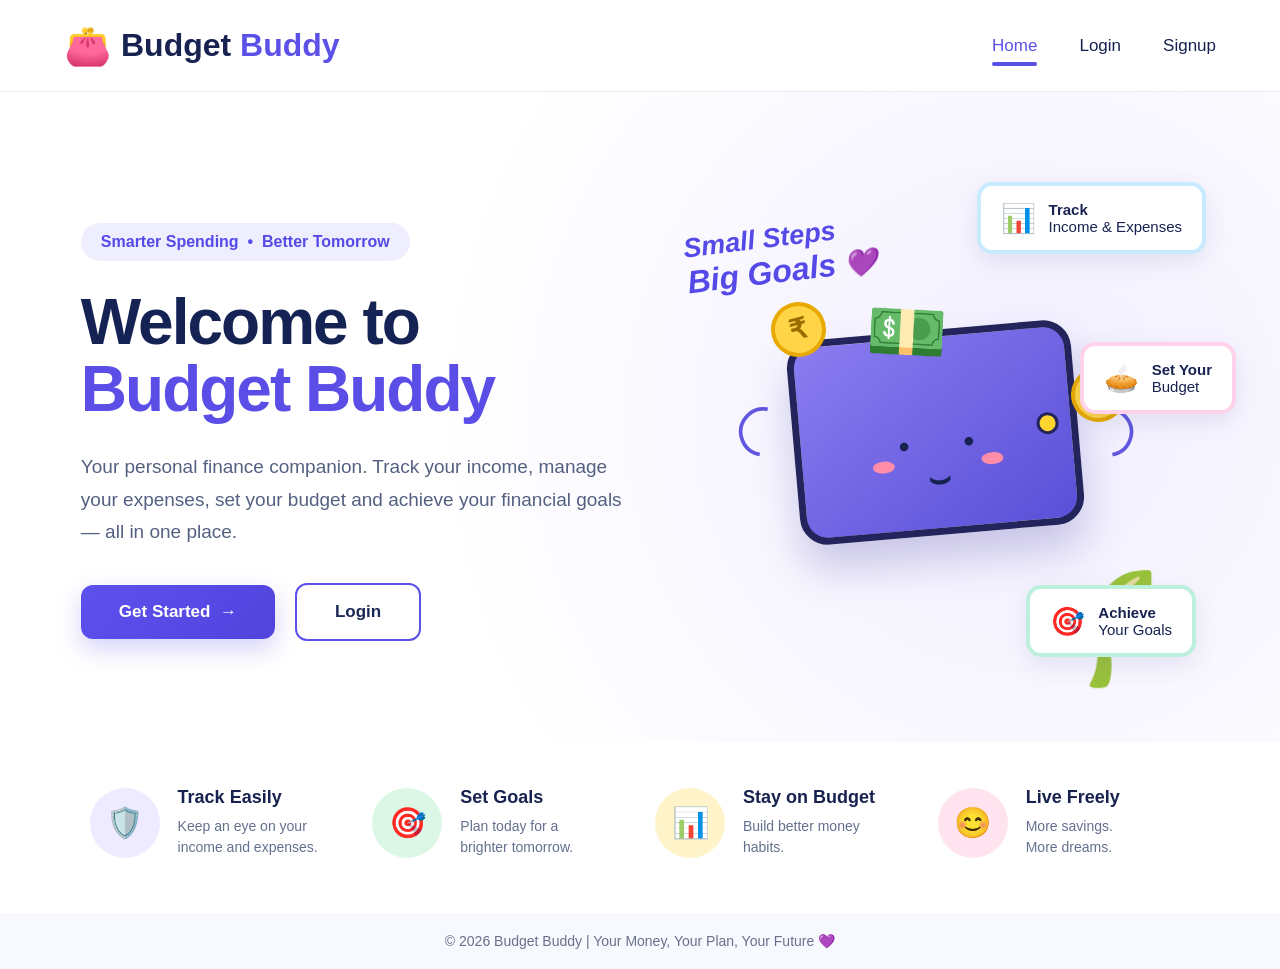
==== index.html @ 2b827e6d "first commit" ====
<!DOCTYPE html>
<html lang="en">

<head>
    <meta charset="UTF-8">
    <meta name="viewport" content="width=device-width, initial-scale=1.0">

    <title>Budget Buddy | Smarter Spending</title>

    <link rel="stylesheet" href="style.css">
</head>

<body>

    <!-- Navigation Bar -->

    <header class="navbar">

        <div class="logo">
            <span class="logo-icon">👛</span>
            <span>Budget <strong>Buddy</strong></span>
        </div>

        <nav>
            <a href="index.html" class="active">Home</a>
            <a href="login.html">Login</a>
            <a href="signup.html">Signup</a>
        </nav>

    </header>


    <!-- Hero Section -->

    <main class="hero">

        <!-- Left Side -->

        <section class="hero-content">

            <div class="tagline">
                Smarter Spending&nbsp; • &nbsp;Better Tomorrow
            </div>

            <h1>
                Welcome to<br>
                <span>Budget Buddy</span>
            </h1>

            <p>
                Your personal finance companion. Track your income,
                manage your expenses, set your budget and achieve
                your financial goals — all in one place.
            </p>

            <div class="hero-buttons">

                <a href="signup.html" class="primary-btn">
                    Get Started&nbsp; →
                </a>

                <a href="login.html" class="secondary-btn">
                    Login
                </a>

            </div>

        </section>


        <!-- Right Side -->

        <section class="hero-visual">

            <div class="floating-note note-one">
                <span>📊</span>
                <div>
                    <strong>Track</strong>
                    <br>
                    Income & Expenses
                </div>
            </div>


            <div class="floating-note note-two">
                <span>🥧</span>
                <div>
                    <strong>Set Your</strong>
                    <br>
                    Budget
                </div>
            </div>


            <div class="floating-note note-three">
                <span>🎯</span>
                <div>
                    <strong>Achieve</strong>
                    <br>
                    Your Goals
                </div>
            </div>


            <!-- Main Buddy -->

            <div class="buddy-area">

                <div class="money money-one">₹</div>
                <div class="money money-two">₹</div>

                <div class="buddy-wallet">

                    <div class="wallet-money">
                        💵
                    </div>

                    <div class="wallet-face">
                        <span class="eye left-eye">•</span>
                        <span class="eye right-eye">•</span>

                        <span class="cheek left-cheek"></span>
                        <span class="cheek right-cheek"></span>

                        <div class="smile">⌣</div>
                    </div>

                    <div class="wallet-button"></div>

                </div>

                <div class="buddy-hand left-hand">◡</div>
                <div class="buddy-hand right-hand">◡</div>

            </div>


            <div class="plant">
                🌱
            </div>


            <div class="goal-message">
                Small Steps<br>
                <strong>Big Goals</strong> 💜
            </div>

        </section>

    </main>


    <!-- Features -->

    <section class="features">

        <div class="feature-card">

            <div class="feature-icon blue">
                🛡️
            </div>

            <div>
                <h3>Track Easily</h3>

                <p>
                    Keep an eye on your<br>
                    income and expenses.
                </p>
            </div>

        </div>


        <div class="feature-card">

            <div class="feature-icon green">
                🎯
            </div>

            <div>
                <h3>Set Goals</h3>

                <p>
                    Plan today for a<br>
                    brighter tomorrow.
                </p>
            </div>

        </div>


        <div class="feature-card">

            <div class="feature-icon yellow">
                📊
            </div>

            <div>
                <h3>Stay on Budget</h3>

                <p>
                    Build better money<br>
                    habits.
                </p>
            </div>

        </div>


        <div class="feature-card">

            <div class="feature-icon pink">
                😊
            </div>

            <div>
                <h3>Live Freely</h3>

                <p>
                    More savings.<br>
                    More dreams.
                </p>
            </div>

        </div>

    </section>


    <!-- Footer -->

    <footer>

        <p>
            © 2026 Budget Buddy | Your Money, Your Plan, Your Future 💜
        </p>

    </footer>


</body>

</html>
---- style.css ----
/* =========================================
   BUDGET BUDDY - COMPLETE PURPLE THEME
========================================= */

* {
    margin: 0;
    padding: 0;
    box-sizing: border-box;
}

:root {
    --purple: #5b50e8;
    --dark-purple: #30266f;
    --light-purple: #f1efff;
    --lavender: #e9e5ff;

    --pink: #ffe5f0;
    --green: #ddf7e7;
    --blue: #e1f3ff;
    --yellow: #fff1c9;

    --text: #172250;
    --muted: #68718e;
    --white: #ffffff;
}

body {
    font-family: "Segoe UI", Arial, sans-serif;
    color: var(--text);
    background: #ffffff;
}

a {
    color: inherit;
}


/* =========================================
   HOME PAGE - NAVIGATION
========================================= */

.navbar {
    height: 92px;

    display: flex;
    justify-content: space-between;
    align-items: center;

    padding: 0 5%;

    background: white;
    border-bottom: 1px solid #eeeeee;
}

.logo {
    display: flex;
    align-items: center;
    gap: 10px;

    font-size: 32px;
    font-weight: 700;
}

.logo strong {
    color: var(--purple);
}

.logo-icon {
    font-size: 38px;
}

.navbar nav {
    display: flex;
    gap: 42px;
}

.navbar nav a {
    position: relative;

    text-decoration: none;

    font-size: 17px;
    font-weight: 500;

    color: var(--text);

    padding: 10px 0;
}

.navbar nav a:hover {
    color: var(--purple);
}

.navbar nav a.active {
    color: var(--purple);
}

.navbar nav a.active::after {
    content: "";

    position: absolute;

    left: 0;
    right: 0;
    bottom: 0;

    height: 4px;

    border-radius: 10px;

    background: var(--purple);
}


/* =========================================
   HOME PAGE - HERO
========================================= */

.hero {
    min-height: 650px;

    display: grid;

    grid-template-columns: 1fr 1fr;

    align-items: center;

    gap: 30px;

    padding: 60px 5% 30px;

    background:
        radial-gradient(
            circle at 80% 50%,
            #f1efff 0%,
            #ffffff 55%
        );

    overflow: hidden;
}

.hero-content {
    max-width: 650px;
    padding-left: 3%;
}

.tagline {
    display: inline-block;

    padding: 10px 20px;
    margin-bottom: 28px;

    border-radius: 30px;

    background: #eeeeff;

    color: #5549e8;

    font-size: 16px;
    font-weight: 600;
}

.hero h1 {
    font-size: clamp(48px, 5vw, 70px);

    line-height: 1.05;

    letter-spacing: -2px;

    color: #142354;

    margin-bottom: 28px;
}

.hero h1 span {
    color: #5a4ee7;
}

.hero-content p {
    max-width: 590px;

    font-size: 19px;
    line-height: 1.7;

    color: #536080;

    margin-bottom: 35px;
}


/* =========================================
   HOME PAGE - BUTTONS
========================================= */

.hero-buttons {
    display: flex;

    align-items: center;

    gap: 20px;
}

.primary-btn,
.secondary-btn {
    text-decoration: none;

    padding: 17px 38px;

    border-radius: 12px;

    font-size: 17px;
    font-weight: 700;

    transition: 0.3s;
}

.primary-btn {
    color: white;

    background:
        linear-gradient(
            135deg,
            #5d50ed,
            #5144dd
        );

    box-shadow:
        0 10px 25px rgba(86, 74, 225, 0.25);
}

.primary-btn:hover {
    transform: translateY(-3px);

    box-shadow:
        0 15px 30px rgba(86, 74, 225, 0.35);
}

.secondary-btn {
    color: #1c2854;

    background: white;

    border: 2px solid #5b50e8;
}

.secondary-btn:hover {
    background: #f2f0ff;

    transform: translateY(-3px);
}


/* =========================================
   HOME PAGE - VISUAL
========================================= */

.hero-visual {
    min-height: 540px;

    position: relative;

    display: flex;

    justify-content: center;
    align-items: center;
}

.buddy-area {
    position: relative;

    width: 390px;
    height: 360px;

    display: flex;

    justify-content: center;
    align-items: center;
}


/* Wallet */

.buddy-wallet {
    position: relative;

    width: 285px;
    height: 205px;

    border-radius: 28px;

    background:
        linear-gradient(
            145deg,
            #8b7cf0,
            #5950d8
        );

    border: 7px solid #24245c;

    box-shadow:
        0 25px 40px rgba(71, 63, 160, 0.25);

    transform: rotate(-5deg);

    z-index: 3;
}

.wallet-money {
    position: absolute;

    top: -45px;
    left: 75px;

    font-size: 65px;

    transform: rotate(8deg);

    z-index: -1;
}

.wallet-face {
    position: absolute;

    left: 0;
    right: 0;

    top: 90px;

    text-align: center;
}

.eye {
    display: inline-block;

    font-size: 30px;
    font-weight: bold;

    margin: 0 25px;
}

.cheek {
    position: absolute;

    width: 22px;
    height: 12px;

    border-radius: 50%;

    background: #ff8ca8;

    top: 30px;
}

.left-cheek {
    left: 70px;
}

.right-cheek {
    right: 70px;
}

.smile {
    margin-top: -3px;

    font-size: 35px;
    font-weight: bold;
}

.wallet-button {
    position: absolute;

    right: 12px;
    top: 85px;

    width: 22px;
    height: 22px;

    border-radius: 50%;

    background: #ffd42e;

    border: 3px solid #24245c;
}


/* Wallet hands */

.buddy-hand {
    position: absolute;

    font-size: 65px;

    color: #6258df;

    z-index: 2;
}

.left-hand {
    left: 0;
    transform: rotate(100deg);
}

.right-hand {
    right: 0;
    transform: rotate(-100deg);
}


/* Floating money */

.money {
    position: absolute;

    width: 55px;
    height: 55px;

    display: flex;

    justify-content: center;
    align-items: center;

    border-radius: 50%;

    background: #ffd447;

    border: 4px solid #e8a900;

    color: #9a6b00;

    font-size: 28px;
    font-weight: bold;

    z-index: 5;
}

.money-one {
    top: 50px;
    left: 30px;

    transform: rotate(-15deg);
}

.money-two {
    top: 115px;
    right: 5px;

    transform: rotate(15deg);
}


/* Floating notes */

.floating-note {
    position: absolute;

    display: flex;
    align-items: center;

    gap: 13px;

    padding: 15px 20px;

    background: white;

    border-radius: 15px;

    box-shadow:
        0 8px 25px rgba(70, 70, 130, 0.12);

    font-size: 15px;

    z-index: 10;
}

.floating-note span {
    font-size: 28px;
}

.floating-note strong {
    color: #172250;
}

.note-one {
    top: 20px;
    right: 10px;

    border: 4px solid #c7eaff;
}

.note-two {
    top: 180px;
    right: -20px;

    border: 4px solid #ffd2ea;
}

.note-three {
    bottom: 45px;
    right: 20px;

    border: 4px solid #bcefdc;
}


/* Goal message */

.goal-message {
    position: absolute;

    top: 60px;
    left: 30px;

    color: #5549e8;

    font-size: 27px;

    font-weight: 600;
    font-style: italic;

    transform: rotate(-7deg);

    z-index: 10;
}

.goal-message strong {
    font-size: 32px;
}


/* Plant */

.plant {
    position: absolute;

    bottom: 10px;
    right: 55px;

    font-size: 110px;

    z-index: 4;
}


/* =========================================
   HOME PAGE - FEATURES
========================================= */

.features {
    display: grid;

    grid-template-columns:
        repeat(4, 1fr);

    gap: 30px;

    padding: 45px 7% 55px;

    background: #ffffff;
}

.feature-card {
    display: flex;

    align-items: center;

    gap: 18px;
}

.feature-icon {
    min-width: 70px;
    height: 70px;

    display: flex;

    justify-content: center;
    align-items: center;

    border-radius: 50%;

    font-size: 30px;
}

.feature-icon.blue {
    background: #eeeaff;
}

.feature-icon.green {
    background: #dcf7e5;
}

.feature-icon.yellow {
    background: #fff3ca;
}

.feature-icon.pink {
    background: #ffe4ef;
}

.feature-card h3 {
    margin-bottom: 8px;

    color: #172250;

    font-size: 18px;
}

.feature-card p {
    color: #64708e;

    line-height: 1.5;

    font-size: 14px;
}


/* =========================================
   HOME FOOTER
========================================= */

footer {
    padding: 20px;

    text-align: center;

    background: #f8f8ff;

    color: #68718b;

    font-size: 14px;
}


/* =========================================
   LOGIN + SIGNUP PAGES
========================================= */

.purple-page {
    min-height: 100vh;

    background:
        radial-gradient(
            circle at 15% 20%,
            #e8e3ff,
            transparent 30%
        ),
        radial-gradient(
            circle at 90% 80%,
            #f2e8ff,
            transparent 30%
        ),
        #faf9ff;
}

.auth-page {
    min-height: 100vh;

    display: grid;

    grid-template-columns: 1fr 1fr;

    align-items: center;

    gap: 60px;

    padding: 50px 8%;
}

.auth-welcome {
    position: relative;

    padding: 40px;

    max-width: 600px;
}

.auth-brand {
    font-size: 30px;

    font-weight: 700;

    margin-bottom: 70px;
}

.auth-brand strong {
    color: var(--purple);
}

.auth-decoration {
    position: absolute;

    top: 20px;
    right: 50px;

    width: 80px;
    height: 80px;

    display: flex;

    align-items: center;
    justify-content: center;

    border-radius: 50%;

    background: #e8e3ff;

    font-size: 35px;
}

.auth-welcome h1 {
    font-size: clamp(45px, 5vw, 68px);

    line-height: 1.05;

    margin-bottom: 25px;

    color: var(--dark-purple);
}

.auth-welcome h1 span {
    color: var(--purple);
}

.auth-welcome > p {
    max-width: 500px;

    color: var(--muted);

    font-size: 18px;

    line-height: 1.7;

    margin-bottom: 30px;
}

.auth-points {
    display: flex;

    flex-direction: column;

    gap: 15px;

    color: var(--dark-purple);

    font-weight: 600;
}

.auth-points div {
    padding: 12px 18px;

    width: fit-content;

    border-radius: 30px;

    background: white;

    box-shadow:
        0 6px 20px rgba(70, 50, 150, 0.08);
}


/* Login decoration */

.login-illustration {
    width: 110px;
    height: 110px;

    display: flex;

    align-items: center;
    justify-content: center;

    margin-bottom: 25px;

    border-radius: 35px;

    background: #e8e3ff;

    font-size: 60px;

    transform: rotate(-5deg);
}

.quote-box {
    max-width: 470px;

    padding: 22px;

    border-radius: 18px;

    background: white;

    color: #626b88;

    line-height: 1.6;

    box-shadow:
        0 10px 30px rgba(60, 45, 130, 0.08);
}

.quote-box span {
    color: var(--purple);

    font-size: 30px;
}


/* =========================================
   AUTH CARD
========================================= */

.auth-card {
    width: 100%;
    max-width: 480px;

    padding: 45px;

    background: white;

    border-radius: 28px;

    box-shadow:
        0 20px 60px rgba(65, 45, 145, 0.13);

    justify-self: center;
}

.auth-icon {
    width: 65px;
    height: 65px;

    display: flex;

    justify-content: center;
    align-items: center;

    border-radius: 20px;

    background: var(--light-purple);

    font-size: 30px;

    margin-bottom: 20px;
}

.auth-card h2 {
    font-size: 32px;

    color: var(--dark-purple);

    margin-bottom: 8px;
}

.auth-subtitle {
    color: var(--muted);

    margin-bottom: 30px;

    line-height: 1.5;
}

.auth-card form {
    display: flex;

    flex-direction: column;

    gap: 9px;
}

.auth-card label {
    font-size: 14px;

    font-weight: 700;

    color: #454d70;

    margin-top: 8px;
}

.auth-card input,
.auth-card select {
    width: 100%;

    padding: 14px 16px;

    border: 1px solid #dedced;

    border-radius: 12px;

    outline: none;

    font-size: 15px;

    background: #fcfbff;

    transition: 0.2s;
}

.auth-card input:focus {
    border-color: var(--purple);

    box-shadow:
        0 0 0 4px #eeebff;
}

.auth-button {
    margin-top: 15px;

    padding: 15px;

    border: none;

    border-radius: 12px;

    background:
        linear-gradient(
            135deg,
            #6255ed,
            #4c40d4
        );

    color: white;

    font-size: 16px;

    font-weight: 700;

    cursor: pointer;

    transition: 0.3s;
}

.auth-button:hover {
    transform: translateY(-2px);

    box-shadow:
        0 10px 25px rgba(86, 74, 225, 0.25);
}

.message {
    margin-top: 15px;

    text-align: center;

    color: var(--purple);

    font-weight: 600;
}

.switch-auth {
    margin-top: 25px;

    text-align: center;

    color: var(--muted);

    font-size: 14px;
}

.switch-auth a {
    color: var(--purple);

    font-weight: 700;

    text-decoration: none;
}

.admin-login-box {
    margin-top: 25px;

    padding: 15px;

    border-radius: 14px;

    background: #f5f2ff;

    border: 1px dashed #b8afff;

    font-size: 13px;

    color: #5d5a79;
}

.admin-login-box strong {
    color: var(--dark-purple);

    display: block;

    margin-bottom: 7px;
}

.admin-login-box p {
    margin: 3px 0;
}


/* =========================================
   DASHBOARD
========================================= */

.dashboard-page {
    min-height: 100vh;

    display: flex;

    background: #f8f7ff;
}


/* =========================================
   SIDEBAR
========================================= */

.sidebar {
    width: 265px;

    min-height: 100vh;

    position: fixed;

    left: 0;
    top: 0;

    display: flex;

    flex-direction: column;

    padding: 30px 20px;

    background:
        linear-gradient(
            180deg,
            #30266f,
            #493e99
        );

    color: white;
}

.sidebar-logo {
    display: flex;

    align-items: center;

    gap: 9px;

    font-size: 24px;

    font-weight: 700;

    padding: 0 12px;

    margin-bottom: 55px;
}

.sidebar-logo strong {
    color: #c9c2ff;
}

.side-nav {
    display: flex;

    flex-direction: column;

    gap: 10px;
}

.side-link {
    display: block;

    padding: 14px 16px;

    border-radius: 12px;

    text-decoration: none;

    color: #e7e3ff;

    font-size: 15px;

    transition: 0.2s;
}

.side-link:hover,
.side-link.active {
    background: rgba(255,255,255,0.15);

    color: white;
}

.sidebar-bottom {
    margin-top: auto;
}

.side-tip {
    padding: 18px;

    border-radius: 16px;

    background: rgba(255,255,255,0.1);

    margin-bottom: 20px;

    font-size: 14px;
}

.side-tip p {
    color: #d8d4f5;

    line-height: 1.5;

    margin-top: 7px;
}

.side-logout {
    width: 100%;

    padding: 13px;

    border: 1px solid rgba(255,255,255,0.25);

    border-radius: 12px;

    background: rgba(255,255,255,0.08);

    color: white;

    cursor: pointer;

    font-size: 14px;
}

.admin-badge {
    margin: -30px 10px 30px;

    padding: 8px;

    border-radius: 20px;

    text-align: center;

    font-size: 11px;

    font-weight: 700;

    letter-spacing: 1px;

    background: rgba(255,255,255,0.13);

    color: #ddd8ff;
}


/* =========================================
   DASHBOARD MAIN
========================================= */

.dashboard-main {
    width: calc(100% - 265px);

    margin-left: 265px;

    padding: 40px 5%;
}

.dashboard-top {
    display: flex;

    justify-content: space-between;

    align-items: center;

    margin-bottom: 35px;
}

.small-heading {
    color: var(--purple);

    font-size: 12px;

    font-weight: 800;

    letter-spacing: 2px;

    margin-bottom: 7px;
}

.dashboard-top h1 {
    font-size: 32px;

    color: var(--dark-purple);

    margin-bottom: 7px;
}

.dashboard-top h1 span {
    color: var(--purple);
}

.dashboard-top p {
    color: var(--muted);
}

.profile-circle {
    width: 60px;
    height: 60px;

    display: flex;

    align-items: center;
    justify-content: center;

    border-radius: 50%;

    background: var(--lavender);

    font-size: 28px;

    border: 4px solid white;

    box-shadow:
        0 5px 20px rgba(80, 60, 160, 0.12);
}

.admin-profile {
    background: #fff1c9;
}


/* =========================================
   DASHBOARD CARDS
========================================= */

.dashboard-cards {
    display: grid;

    grid-template-columns:
        repeat(4, 1fr);

    gap: 18px;

    margin-bottom: 25px;
}

.dashboard-card {
    padding: 23px;

    border-radius: 20px;

    border: 1px solid rgba(80,70,150,0.08);

    box-shadow:
        0 7px 25px rgba(70,60,130,0.06);
}

.purple-card {
    background: #eeeaff;
}

.green-card {
    background: #e4f9eb;
}

.pink-card {
    background: #ffe9f1;
}

.blue-card {
    background: #e4f4ff;
}

.card-top {
    display: flex;

    justify-content: space-between;

    align-items: center;

    color: #5e6580;

    font-size: 14px;

    font-weight: 600;
}

.card-icon {
    width: 38px;
    height: 38px;

    display: flex;

    align-items: center;
    justify-content: center;

    border-radius: 12px;

    background: rgba(255,255,255,0.65);

    font-size: 19px;
}

.dashboard-card h2 {
    margin: 18px 0 5px;

    font-size: 29px;

    color: var(--dark-purple);
}

.dashboard-card p {
    color: #737a94;

    font-size: 13px;
}


/* =========================================
   DASHBOARD SECTIONS
========================================= */

.dashboard-section {
    padding: 28px;

    margin-bottom: 25px;

    border-radius: 22px;

    background: white;

    box-shadow:
        0 7px 25px rgba(70,60,130,0.06);
}

.section-heading {
    display: flex;

    justify-content: space-between;

    align-items: center;

    margin-bottom: 25px;
}

.section-label {
    color: var(--purple);

    font-size: 11px;

    font-weight: 800;

    letter-spacing: 1.5px;
}

.section-heading h2 {
    margin-top: 5px;

    color: var(--dark-purple);

    font-size: 23px;
}

.section-heading p {
    margin-top: 5px;

    color: var(--muted);

    font-size: 14px;
}

.section-emoji {
    width: 60px;
    height: 60px;

    display: flex;

    align-items: center;
    justify-content: center;

    border-radius: 18px;

    background: var(--light-purple);

    font-size: 28px;
}


/* =========================================
   DASHBOARD FORMS
========================================= */

.budget-form {
    display: flex;

    gap: 15px;
}

.budget-form input {
    flex: 1;

    padding: 15px;

    border: 1px solid #ddd9ef;

    border-radius: 12px;

    outline: none;

    font-size: 15px;
}

.transaction-form {
    display: grid;

    grid-template-columns:
        repeat(2, 1fr);

    gap: 20px;
}

.form-field {
    display: flex;

    flex-direction: column;

    gap: 7px;
}

.form-field label {
    font-size: 13px;

    font-weight: 700;

    color: #555c78;
}

.form-field input,
.form-field select {
    padding: 14px;

    border: 1px solid #ddd9ef;

    border-radius: 11px;

    background: #fcfbff;

    outline: none;

    font-size: 14px;
}

.form-field input:focus,
.form-field select:focus,
.budget-form input:focus {
    border-color: var(--purple);

    box-shadow:
        0 0 0 3px #eeebff;
}

.purple-button {
    padding: 14px 24px;

    border: none;

    border-radius: 11px;

    background:
        linear-gradient(
            135deg,
            #6255ed,
            #4c40d4
        );

    color: white;

    font-size: 14px;

    font-weight: 700;

    cursor: pointer;

    transition: 0.2s;
}

.purple-button:hover {
    transform: translateY(-2px);

    box-shadow:
        0 8px 20px rgba(80,70,220,0.25);
}

.transaction-button {
    width: fit-content;

    align-self: end;
}


/* =========================================
   TABLE
========================================= */

.table-container {
    overflow-x: auto;
}

table {
    width: 100%;

    border-collapse: collapse;
}

th {
    padding: 15px;

    text-align: left;

    background: #f5f3ff;

    color: #514a7a;

    font-size: 13px;
}

td {
    padding: 16px 15px;

    border-bottom: 1px solid #eeeeF5;

    color: #5f6680;

    font-size: 14px;
}

tr:hover td {
    background: #faf9ff;
}


/* =========================================
   DASHBOARD FOOTER
========================================= */

.dashboard-footer {
    text-align: center;

    padding: 20px;

    color: #858ba1;

    font-size: 13px;
}


/* =========================================
   RESPONSIVE DESIGN
========================================= */

@media (max-width: 1100px) {

    .dashboard-cards {
        grid-template-columns:
            repeat(2, 1fr);
    }

    .auth-page {
        gap: 20px;

        padding: 40px;
    }
}


@media (max-width: 850px) {

    .hero {
        grid-template-columns: 1fr;

        text-align: center;
    }

    .hero-content {
        margin: auto;

        padding: 0;
    }

    .hero-content p {
        margin-left: auto;
        margin-right: auto;
    }

    .hero-buttons {
        justify-content: center;
    }

    .features {
        grid-template-columns:
            repeat(2, 1fr);
    }

    .auth-page {
        grid-template-columns: 1fr;

        padding: 30px 20px;
    }

    .auth-welcome {
        text-align: center;

        margin: auto;
    }

    .auth-brand {
        margin-bottom: 30px;
    }

    .auth-decoration {
        display: none;
    }

    .auth-points {
        align-items: center;
    }

    .auth-card {
        margin: auto;
    }

    .sidebar {
        width: 75px;

        padding: 25px 10px;
    }

    .sidebar-logo span,
    .side-link,
    .side-tip,
    .side-logout,
    .admin-badge {
        font-size: 0;
    }

    .sidebar-logo {
        justify-content: center;
    }

    .dashboard-main {
        width: calc(100% - 75px);

        margin-left: 75px;

        padding: 30px 20px;
    }
}


@media (max-width: 600px) {

    .navbar {
        height: auto;

        padding: 20px;

        flex-direction: column;

        gap: 18px;
    }

    .navbar nav {
        gap: 25px;
    }

    .logo {
        font-size: 27px;
    }

    .hero {
        padding: 45px 20px;
    }

    .hero h1 {
        font-size: 45px;
    }

    .hero-buttons {
        flex-direction: column;
    }

    .hero-visual {
        transform: scale(0.8);

        margin-left: -30px;
        margin-right: -30px;
    }

    .features {
        grid-template-columns: 1fr;
    }

    .dashboard-cards {
        grid-template-columns: 1fr;
    }

    .transaction-form {
        grid-template-columns: 1fr;
    }

    .budget-form {
        flex-direction: column;
    }

    .dashboard-top h1 {
        font-size: 25px;
    }

    .dashboard-section {
        padding: 20px;
    }

    .section-heading {
        align-items: flex-start;
    }

    .auth-card {
        padding: 30px 22px;
    }
}
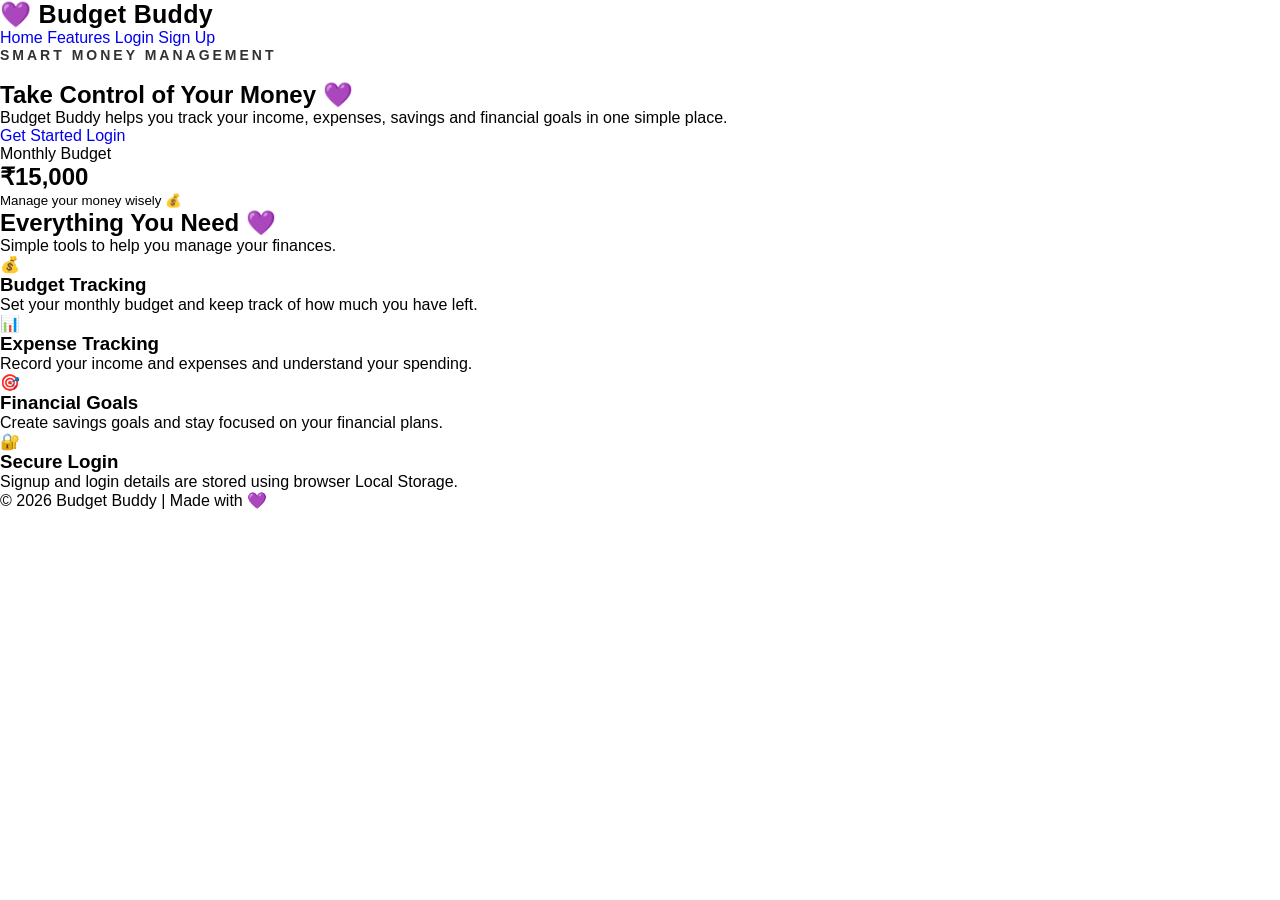
==== commit fc6b3d6a: "Update files with recent changes" ====
--- a/index.html
+++ b/index.html
@@ -5,221 +5,136 @@
     <meta charset="UTF-8">
     <meta name="viewport" content="width=device-width, initial-scale=1.0">
 
-    <title>Budget Buddy | Smarter Spending</title>
+    <title>Budget Buddy</title>
 
     <link rel="stylesheet" href="style.css">
 </head>
 
 <body>
 
-    <!-- Navigation Bar -->
-
-    <header class="navbar">
+    <!-- NAVBAR -->
+    <nav class="navbar">
 
         <div class="logo">
-            <span class="logo-icon">👛</span>
-            <span>Budget <strong>Buddy</strong></span>
+            💜 Budget Buddy
         </div>
 
-        <nav>
-            <a href="index.html" class="active">Home</a>
+        <div class="nav-links">
+            <a href="index.html">Home</a>
+            <a href="#features">Features</a>
             <a href="login.html">Login</a>
-            <a href="signup.html">Signup</a>
-        </nav>
+            <a href="signup.html" class="nav-button">Sign Up</a>
+        </div>
 
-    </header>
+    </nav>
 
 
-    <!-- Hero Section -->
+    <!-- HERO SECTION -->
+    <section class="hero">
 
-    <main class="hero">
+        <div class="hero-content">
 
-        <!-- Left Side -->
-
-        <section class="hero-content">
-
-            <div class="tagline">
-                Smarter Spending&nbsp; • &nbsp;Better Tomorrow
-            </div>
+            <p class="small-heading">
+                SMART MONEY MANAGEMENT
+            </p>
 
             <h1>
-                Welcome to<br>
-                <span>Budget Buddy</span>
+                Take Control of Your
+                <span>Money 💜</span>
             </h1>
 
             <p>
-                Your personal finance companion. Track your income,
-                manage your expenses, set your budget and achieve
-                your financial goals — all in one place.
+                Budget Buddy helps you track your income,
+                expenses, savings and financial goals
+                in one simple place.
             </p>
 
             <div class="hero-buttons">
 
-                <a href="signup.html" class="primary-btn">
-                    Get Started&nbsp; →
+                <a href="signup.html" class="primary-button">
+                    Get Started
                 </a>
 
-                <a href="login.html" class="secondary-btn">
+                <a href="login.html" class="secondary-button">
                     Login
                 </a>
 
             </div>
 
-        </section>
+        </div>
 
 
-        <!-- Right Side -->
+        <div class="hero-card">
 
-        <section class="hero-visual">
+            <div class="floating-card">
 
-            <div class="floating-note note-one">
-                <span>📊</span>
-                <div>
-                    <strong>Track</strong>
-                    <br>
-                    Income & Expenses
-                </div>
-            </div>
+                <span>Monthly Budget</span>
 
+                <h2>₹15,000</h2>
 
-            <div class="floating-note note-two">
-                <span>🥧</span>
-                <div>
-                    <strong>Set Your</strong>
-                    <br>
-                    Budget
-                </div>
-            </div>
-
-
-            <div class="floating-note note-three">
-                <span>🎯</span>
-                <div>
-                    <strong>Achieve</strong>
-                    <br>
-                    Your Goals
-                </div>
-            </div>
-
-
-            <!-- Main Buddy -->
-
-            <div class="buddy-area">
-
-                <div class="money money-one">₹</div>
-                <div class="money money-two">₹</div>
-
-                <div class="buddy-wallet">
-
-                    <div class="wallet-money">
-                        💵
-                    </div>
-
-                    <div class="wallet-face">
-                        <span class="eye left-eye">•</span>
-                        <span class="eye right-eye">•</span>
-
-                        <span class="cheek left-cheek"></span>
-                        <span class="cheek right-cheek"></span>
-
-                        <div class="smile">⌣</div>
-                    </div>
-
-                    <div class="wallet-button"></div>
-
+                <div class="progress-bar">
+                    <div class="progress"></div>
                 </div>
 
-                <div class="buddy-hand left-hand">◡</div>
-                <div class="buddy-hand right-hand">◡</div>
+                <small>
+                    Manage your money wisely 💰
+                </small>
 
-            </div>
-
-
-            <div class="plant">
-                🌱
-            </div>
-
-
-            <div class="goal-message">
-                Small Steps<br>
-                <strong>Big Goals</strong> 💜
-            </div>
-
-        </section>
-
-    </main>
-
-
-    <!-- Features -->
-
-    <section class="features">
-
-        <div class="feature-card">
-
-            <div class="feature-icon blue">
-                🛡️
-            </div>
-
-            <div>
-                <h3>Track Easily</h3>
-
-                <p>
-                    Keep an eye on your<br>
-                    income and expenses.
-                </p>
             </div>
 
         </div>
 
+    </section>
 
-        <div class="feature-card">
 
-            <div class="feature-icon green">
-                🎯
-            </div>
+    <!-- FEATURES -->
+    <section id="features" class="features-section">
 
-            <div>
-                <h3>Set Goals</h3>
+        <h2>Everything You Need 💜</h2>
 
+        <p class="section-subtitle">
+            Simple tools to help you manage your finances.
+        </p>
+
+
+        <div class="features">
+
+            <div class="feature-card">
+                <div class="feature-icon">💰</div>
+                <h3>Budget Tracking</h3>
                 <p>
-                    Plan today for a<br>
-                    brighter tomorrow.
+                    Set your monthly budget and keep track
+                    of how much you have left.
                 </p>
             </div>
 
-        </div>
 
-
-        <div class="feature-card">
-
-            <div class="feature-icon yellow">
-                📊
-            </div>
-
-            <div>
-                <h3>Stay on Budget</h3>
-
+            <div class="feature-card">
+                <div class="feature-icon">📊</div>
+                <h3>Expense Tracking</h3>
                 <p>
-                    Build better money<br>
-                    habits.
+                    Record your income and expenses
+                    and understand your spending.
                 </p>
             </div>
 
-        </div>
+
+            <div class="feature-card">
+                <div class="feature-icon">🎯</div>
+                <h3>Financial Goals</h3>
+                <p>
+                    Create savings goals and stay
+                    focused on your financial plans.
+                </p>
+            </div>
 
 
-        <div class="feature-card">
-
-            <div class="feature-icon pink">
-                😊
-            </div>
-
-            <div>
-                <h3>Live Freely</h3>
-
+            <div class="feature-card">
+                <div class="feature-icon">🔐</div>
+                <h3>Secure Login</h3>
                 <p>
-                    More savings.<br>
-                    More dreams.
+                    Signup and login details are stored
+                    using browser Local Storage.
                 </p>
             </div>
 
@@ -228,12 +143,11 @@
     </section>
 
 
-    <!-- Footer -->
-
+    <!-- FOOTER -->
     <footer>
 
         <p>
-            © 2026 Budget Buddy | Your Money, Your Plan, Your Future 💜
+            © 2026 Budget Buddy | Made with 💜
         </p>
 
     </footer>
--- a/style.css
+++ b/style.css
@@ -1,6 +1,6 @@
-/* =========================================
-   BUDGET BUDDY - COMPLETE PURPLE THEME
-========================================= */
+/* =====================================================
+   BUDGET BUDDY - GLOBAL STYLES
+   ===================================================== */
 
 * {
     margin: 0;
@@ -8,914 +8,373 @@
     box-sizing: border-box;
 }
 
-:root {
-    --purple: #5b50e8;
-    --dark-purple: #30266f;
-    --light-purple: #f1efff;
-    --lavender: #e9e5ff;
-
-    --pink: #ffe5f0;
-    --green: #ddf7e7;
-    --blue: #e1f3ff;
-    --yellow: #fff1c9;
-
-    --text: #172250;
-    --muted: #68718e;
-    --white: #ffffff;
-}
+
+html {
+    scroll-behavior: smooth;
+}
+
 
 body {
-    font-family: "Segoe UI", Arial, sans-serif;
-    color: var(--text);
-    background: #ffffff;
-}
+    font-family: Arial, Helvetica, sans-serif;
+    margin: 0;
+    min-height: 100vh;
+}
+
+
+/* =====================================================
+   COMMON
+   ===================================================== */
+
+button,
+input {
+    font-family: inherit;
+}
+
 
 a {
-    color: inherit;
-}
-
-
-/* =========================================
-   HOME PAGE - NAVIGATION
-========================================= */
-
-.navbar {
-    height: 92px;
-
-    display: flex;
-    justify-content: space-between;
-    align-items: center;
-
-    padding: 0 5%;
-
-    background: white;
-    border-bottom: 1px solid #eeeeee;
-}
-
-.logo {
-    display: flex;
-    align-items: center;
-    gap: 10px;
-
-    font-size: 32px;
-    font-weight: 700;
-}
-
-.logo strong {
-    color: var(--purple);
-}
-
-.logo-icon {
-    font-size: 38px;
-}
-
-.navbar nav {
-    display: flex;
-    gap: 42px;
-}
-
-.navbar nav a {
-    position: relative;
-
     text-decoration: none;
-
-    font-size: 17px;
-    font-weight: 500;
-
-    color: var(--text);
-
-    padding: 10px 0;
-}
-
-.navbar nav a:hover {
-    color: var(--purple);
-}
-
-.navbar nav a.active {
-    color: var(--purple);
-}
-
-.navbar nav a.active::after {
-    content: "";
-
-    position: absolute;
-
-    left: 0;
-    right: 0;
-    bottom: 0;
-
-    height: 4px;
-
-    border-radius: 10px;
-
-    background: var(--purple);
-}
-
-
-/* =========================================
-   HOME PAGE - HERO
-========================================= */
-
-.hero {
-    min-height: 650px;
-
-    display: grid;
-
-    grid-template-columns: 1fr 1fr;
-
-    align-items: center;
-
-    gap: 30px;
-
-    padding: 60px 5% 30px;
-
+}
+
+
+/* =====================================================
+   AUTH PAGES
+   LOGIN + SIGNUP
+   ===================================================== */
+
+.auth-page {
+    min-height: 100vh;
     background:
         radial-gradient(
-            circle at 80% 50%,
-            #f1efff 0%,
-            #ffffff 55%
-        );
-
-    overflow: hidden;
-}
-
-.hero-content {
-    max-width: 650px;
-    padding-left: 3%;
-}
-
-.tagline {
-    display: inline-block;
-
-    padding: 10px 20px;
-    margin-bottom: 28px;
-
-    border-radius: 30px;
-
-    background: #eeeeff;
-
-    color: #5549e8;
-
-    font-size: 16px;
-    font-weight: 600;
-}
-
-.hero h1 {
-    font-size: clamp(48px, 5vw, 70px);
-
-    line-height: 1.05;
-
-    letter-spacing: -2px;
-
-    color: #142354;
-
-    margin-bottom: 28px;
-}
-
-.hero h1 span {
-    color: #5a4ee7;
-}
-
-.hero-content p {
-    max-width: 590px;
-
-    font-size: 19px;
-    line-height: 1.7;
-
-    color: #536080;
-
-    margin-bottom: 35px;
-}
-
-
-/* =========================================
-   HOME PAGE - BUTTONS
-========================================= */
-
-.hero-buttons {
-    display: flex;
-
-    align-items: center;
-
-    gap: 20px;
-}
-
-.primary-btn,
-.secondary-btn {
-    text-decoration: none;
-
-    padding: 17px 38px;
-
-    border-radius: 12px;
-
-    font-size: 17px;
-    font-weight: 700;
-
-    transition: 0.3s;
-}
-
-.primary-btn {
-    color: white;
-
-    background:
-        linear-gradient(
-            135deg,
-            #5d50ed,
-            #5144dd
-        );
-
-    box-shadow:
-        0 10px 25px rgba(86, 74, 225, 0.25);
-}
-
-.primary-btn:hover {
-    transform: translateY(-3px);
-
-    box-shadow:
-        0 15px 30px rgba(86, 74, 225, 0.35);
-}
-
-.secondary-btn {
-    color: #1c2854;
-
-    background: white;
-
-    border: 2px solid #5b50e8;
-}
-
-.secondary-btn:hover {
-    background: #f2f0ff;
-
-    transform: translateY(-3px);
-}
-
-
-/* =========================================
-   HOME PAGE - VISUAL
-========================================= */
-
-.hero-visual {
-    min-height: 540px;
-
-    position: relative;
-
-    display: flex;
-
-    justify-content: center;
-    align-items: center;
-}
-
-.buddy-area {
-    position: relative;
-
-    width: 390px;
-    height: 360px;
-
-    display: flex;
-
-    justify-content: center;
-    align-items: center;
-}
-
-
-/* Wallet */
-
-.buddy-wallet {
-    position: relative;
-
-    width: 285px;
-    height: 205px;
-
-    border-radius: 28px;
-
-    background:
-        linear-gradient(
-            145deg,
-            #8b7cf0,
-            #5950d8
-        );
-
-    border: 7px solid #24245c;
-
-    box-shadow:
-        0 25px 40px rgba(71, 63, 160, 0.25);
-
-    transform: rotate(-5deg);
-
-    z-index: 3;
-}
-
-.wallet-money {
-    position: absolute;
-
-    top: -45px;
-    left: 75px;
-
-    font-size: 65px;
-
-    transform: rotate(8deg);
-
-    z-index: -1;
-}
-
-.wallet-face {
-    position: absolute;
-
-    left: 0;
-    right: 0;
-
-    top: 90px;
-
-    text-align: center;
-}
-
-.eye {
-    display: inline-block;
-
-    font-size: 30px;
-    font-weight: bold;
-
-    margin: 0 25px;
-}
-
-.cheek {
-    position: absolute;
-
-    width: 22px;
-    height: 12px;
-
-    border-radius: 50%;
-
-    background: #ff8ca8;
-
-    top: 30px;
-}
-
-.left-cheek {
-    left: 70px;
-}
-
-.right-cheek {
-    right: 70px;
-}
-
-.smile {
-    margin-top: -3px;
-
-    font-size: 35px;
-    font-weight: bold;
-}
-
-.wallet-button {
-    position: absolute;
-
-    right: 12px;
-    top: 85px;
-
-    width: 22px;
-    height: 22px;
-
-    border-radius: 50%;
-
-    background: #ffd42e;
-
-    border: 3px solid #24245c;
-}
-
-
-/* Wallet hands */
-
-.buddy-hand {
-    position: absolute;
-
-    font-size: 65px;
-
-    color: #6258df;
-
-    z-index: 2;
-}
-
-.left-hand {
-    left: 0;
-    transform: rotate(100deg);
-}
-
-.right-hand {
-    right: 0;
-    transform: rotate(-100deg);
-}
-
-
-/* Floating money */
-
-.money {
-    position: absolute;
-
-    width: 55px;
-    height: 55px;
-
-    display: flex;
-
-    justify-content: center;
-    align-items: center;
-
-    border-radius: 50%;
-
-    background: #ffd447;
-
-    border: 4px solid #e8a900;
-
-    color: #9a6b00;
-
-    font-size: 28px;
-    font-weight: bold;
-
-    z-index: 5;
-}
-
-.money-one {
-    top: 50px;
-    left: 30px;
-
-    transform: rotate(-15deg);
-}
-
-.money-two {
-    top: 115px;
-    right: 5px;
-
-    transform: rotate(15deg);
-}
-
-
-/* Floating notes */
-
-.floating-note {
-    position: absolute;
-
-    display: flex;
-    align-items: center;
-
-    gap: 13px;
-
-    padding: 15px 20px;
-
-    background: white;
-
-    border-radius: 15px;
-
-    box-shadow:
-        0 8px 25px rgba(70, 70, 130, 0.12);
-
-    font-size: 15px;
-
-    z-index: 10;
-}
-
-.floating-note span {
-    font-size: 28px;
-}
-
-.floating-note strong {
-    color: #172250;
-}
-
-.note-one {
-    top: 20px;
-    right: 10px;
-
-    border: 4px solid #c7eaff;
-}
-
-.note-two {
-    top: 180px;
-    right: -20px;
-
-    border: 4px solid #ffd2ea;
-}
-
-.note-three {
-    bottom: 45px;
-    right: 20px;
-
-    border: 4px solid #bcefdc;
-}
-
-
-/* Goal message */
-
-.goal-message {
-    position: absolute;
-
-    top: 60px;
-    left: 30px;
-
-    color: #5549e8;
-
-    font-size: 27px;
-
-    font-weight: 600;
-    font-style: italic;
-
-    transform: rotate(-7deg);
-
-    z-index: 10;
-}
-
-.goal-message strong {
-    font-size: 32px;
-}
-
-
-/* Plant */
-
-.plant {
-    position: absolute;
-
-    bottom: 10px;
-    right: 55px;
-
-    font-size: 110px;
-
-    z-index: 4;
-}
-
-
-/* =========================================
-   HOME PAGE - FEATURES
-========================================= */
-
-.features {
-    display: grid;
-
-    grid-template-columns:
-        repeat(4, 1fr);
-
-    gap: 30px;
-
-    padding: 45px 7% 55px;
-
-    background: #ffffff;
-}
-
-.feature-card {
-    display: flex;
-
-    align-items: center;
-
-    gap: 18px;
-}
-
-.feature-icon {
-    min-width: 70px;
-    height: 70px;
-
-    display: flex;
-
-    justify-content: center;
-    align-items: center;
-
-    border-radius: 50%;
-
-    font-size: 30px;
-}
-
-.feature-icon.blue {
-    background: #eeeaff;
-}
-
-.feature-icon.green {
-    background: #dcf7e5;
-}
-
-.feature-icon.yellow {
-    background: #fff3ca;
-}
-
-.feature-icon.pink {
-    background: #ffe4ef;
-}
-
-.feature-card h3 {
-    margin-bottom: 8px;
-
-    color: #172250;
-
-    font-size: 18px;
-}
-
-.feature-card p {
-    color: #64708e;
-
-    line-height: 1.5;
-
-    font-size: 14px;
-}
-
-
-/* =========================================
-   HOME FOOTER
-========================================= */
-
-footer {
-    padding: 20px;
-
-    text-align: center;
-
-    background: #f8f8ff;
-
-    color: #68718b;
-
-    font-size: 14px;
-}
-
-
-/* =========================================
-   LOGIN + SIGNUP PAGES
-========================================= */
-
-.purple-page {
-    min-height: 100vh;
-
-    background:
-        radial-gradient(
-            circle at 15% 20%,
-            #e8e3ff,
+            circle at 10% 20%,
+            rgba(255, 255, 255, 0.12),
             transparent 30%
         ),
         radial-gradient(
             circle at 90% 80%,
-            #f2e8ff,
+            rgba(255, 255, 255, 0.10),
             transparent 30%
         ),
-        #faf9ff;
-}
-
-.auth-page {
+        linear-gradient(
+            135deg,
+            #4b1c71,
+            #6a2c91,
+            #8e44ad,
+            #5b247a
+        );
+
+    color: white;
+
+    display: flex;
+    flex-direction: column;
+
     min-height: 100vh;
+}
+
+
+/* =====================================================
+   AUTH NAVBAR
+   ===================================================== */
+
+.auth-navbar {
+    width: 100%;
+
+    padding: 22px 7%;
+
+    display: flex;
+    justify-content: space-between;
+    align-items: center;
+
+    background: rgba(255, 255, 255, 0.08);
+
+    border-bottom: 1px solid rgba(255, 255, 255, 0.15);
+
+    backdrop-filter: blur(10px);
+}
+
+
+.logo {
+    font-size: 25px;
+    font-weight: 700;
+    letter-spacing: 0.3px;
+}
+
+
+.auth-nav-links {
+    display: flex;
+    gap: 30px;
+}
+
+
+.auth-nav-links a {
+    color: white;
+
+    font-size: 15px;
+    font-weight: 600;
+
+    transition: 0.3s;
+}
+
+
+.auth-nav-links a:hover {
+    opacity: 0.7;
+}
+
+
+/* =====================================================
+   AUTH MAIN
+   ===================================================== */
+
+.auth-main {
+    flex: 1;
+
+    width: 100%;
+
+    max-width: 1250px;
+
+    margin: auto;
+
+    padding: 60px 7%;
 
     display: grid;
 
-    grid-template-columns: 1fr 1fr;
-
-    align-items: center;
-
-    gap: 60px;
-
-    padding: 50px 8%;
-}
+    grid-template-columns:
+        1fr
+        430px;
+
+    gap: 80px;
+
+    align-items: center;
+}
+
+
+/* =====================================================
+   LEFT SIDE
+   ===================================================== */
+
+.auth-left {
+    display: flex;
+    align-items: center;
+}
+
 
 .auth-welcome {
-    position: relative;
-
-    padding: 40px;
-
     max-width: 600px;
 }
 
-.auth-brand {
-    font-size: 30px;
+
+.small-heading {
+    font-size: 14px;
 
     font-weight: 700;
 
-    margin-bottom: 70px;
-}
-
-.auth-brand strong {
-    color: var(--purple);
-}
-
-.auth-decoration {
-    position: absolute;
-
-    top: 20px;
-    right: 50px;
-
-    width: 80px;
-    height: 80px;
-
-    display: flex;
-
-    align-items: center;
-    justify-content: center;
-
-    border-radius: 50%;
-
-    background: #e8e3ff;
-
-    font-size: 35px;
-}
+    letter-spacing: 3px;
+
+    margin-bottom: 18px;
+
+    opacity: 0.8;
+}
+
 
 .auth-welcome h1 {
-    font-size: clamp(45px, 5vw, 68px);
-
-    line-height: 1.05;
+    font-size: clamp(40px, 5vw, 68px);
+
+    line-height: 1.08;
 
     margin-bottom: 25px;
-
-    color: var(--dark-purple);
-}
+}
+
 
 .auth-welcome h1 span {
-    color: var(--purple);
-}
+    display: block;
+
+    color: #e6c8ff;
+}
+
 
 .auth-welcome > p {
-    max-width: 500px;
-
-    color: var(--muted);
-
     font-size: 18px;
 
     line-height: 1.7;
 
+    color: rgba(255, 255, 255, 0.82);
+
+    max-width: 560px;
+
     margin-bottom: 30px;
 }
 
-.auth-points {
+
+.auth-features {
     display: flex;
 
     flex-direction: column;
 
     gap: 15px;
-
-    color: var(--dark-purple);
-
-    font-weight: 600;
-}
-
-.auth-points div {
-    padding: 12px 18px;
+}
+
+
+.auth-features div {
+    font-size: 16px;
+
+    color: rgba(255, 255, 255, 0.92);
+
+    background: rgba(255, 255, 255, 0.08);
+
+    padding: 13px 17px;
+
+    border-radius: 12px;
 
     width: fit-content;
-
-    border-radius: 30px;
-
-    background: white;
-
-    box-shadow:
-        0 6px 20px rgba(70, 50, 150, 0.08);
-}
-
-
-/* Login decoration */
-
-.login-illustration {
-    width: 110px;
-    height: 110px;
-
-    display: flex;
-
-    align-items: center;
-    justify-content: center;
-
-    margin-bottom: 25px;
-
-    border-radius: 35px;
-
-    background: #e8e3ff;
-
-    font-size: 60px;
-
-    transform: rotate(-5deg);
-}
-
-.quote-box {
-    max-width: 470px;
-
-    padding: 22px;
-
-    border-radius: 18px;
-
-    background: white;
-
-    color: #626b88;
-
-    line-height: 1.6;
-
-    box-shadow:
-        0 10px 30px rgba(60, 45, 130, 0.08);
-}
-
-.quote-box span {
-    color: var(--purple);
-
-    font-size: 30px;
-}
-
-
-/* =========================================
+}
+
+
+/* =====================================================
    AUTH CARD
-========================================= */
+   ===================================================== */
 
 .auth-card {
     width: 100%;
-    max-width: 480px;
-
-    padding: 45px;
+
+    background: rgba(255, 255, 255, 0.97);
+
+    color: #2d1645;
+
+    border-radius: 25px;
+
+    padding: 38px;
+
+    box-shadow:
+        0 25px 70px rgba(25, 5, 40, 0.30);
+
+    border: 1px solid rgba(255, 255, 255, 0.5);
+
+    animation: cardAppear 0.5s ease;
+}
+
+
+@keyframes cardAppear {
+
+    from {
+        opacity: 0;
+        transform: translateY(15px);
+    }
+
+    to {
+        opacity: 1;
+        transform: translateY(0);
+    }
+
+}
+
+
+.auth-card-header {
+    text-align: center;
+
+    margin-bottom: 28px;
+}
+
+
+.auth-icon {
+    width: 60px;
+    height: 60px;
+
+    margin: 0 auto 15px;
+
+    display: flex;
+    align-items: center;
+    justify-content: center;
+
+    background: #f0ddff;
+
+    border-radius: 18px;
+
+    font-size: 28px;
+}
+
+
+.auth-card-header h2 {
+    font-size: 30px;
+
+    margin-bottom: 8px;
+
+    color: #351450;
+}
+
+
+.auth-card-header p {
+    color: #806a91;
+
+    font-size: 14px;
+}
+
+
+/* =====================================================
+   FORMS
+   ===================================================== */
+
+.form-group {
+    margin-bottom: 19px;
+}
+
+
+.form-group label {
+    display: block;
+
+    margin-bottom: 8px;
+
+    font-size: 14px;
+
+    font-weight: 700;
+
+    color: #42205a;
+}
+
+
+.form-group input {
+    width: 100%;
+
+    padding: 14px 15px;
+
+    border: 1px solid #ddd0e7;
+
+    border-radius: 11px;
+
+    outline: none;
+
+    font-size: 15px;
+
+    background: #faf8fc;
+
+    color: #301540;
+
+    transition: 0.3s;
+}
+
+
+.form-group input:focus {
+    border-color: #8e44ad;
+
+    box-shadow:
+        0 0 0 3px rgba(142, 68, 173, 0.12);
 
     background: white;
-
-    border-radius: 28px;
-
-    box-shadow:
-        0 20px 60px rgba(65, 45, 145, 0.13);
-
-    justify-self: center;
-}
-
-.auth-icon {
-    width: 65px;
-    height: 65px;
-
-    display: flex;
-
-    justify-content: center;
-    align-items: center;
-
-    border-radius: 20px;
-
-    background: var(--light-purple);
-
-    font-size: 30px;
-
-    margin-bottom: 20px;
-}
-
-.auth-card h2 {
-    font-size: 32px;
-
-    color: var(--dark-purple);
-
-    margin-bottom: 8px;
-}
-
-.auth-subtitle {
-    color: var(--muted);
-
-    margin-bottom: 30px;
-
-    line-height: 1.5;
-}
-
-.auth-card form {
-    display: flex;
-
-    flex-direction: column;
-
-    gap: 9px;
-}
-
-.auth-card label {
-    font-size: 14px;
-
-    font-weight: 700;
-
-    color: #454d70;
-
-    margin-top: 8px;
-}
-
-.auth-card input,
-.auth-card select {
+}
+
+
+.auth-button {
     width: 100%;
 
-    padding: 14px 16px;
-
-    border: 1px solid #dedced;
-
-    border-radius: 12px;
-
-    outline: none;
-
-    font-size: 15px;
-
-    background: #fcfbff;
-
-    transition: 0.2s;
-}
-
-.auth-card input:focus {
-    border-color: var(--purple);
-
-    box-shadow:
-        0 0 0 4px #eeebff;
-}
-
-.auth-button {
-    margin-top: 15px;
+    border: none;
 
     padding: 15px;
-
-    border: none;
 
     border-radius: 12px;
 
     background:
         linear-gradient(
             135deg,
-            #6255ed,
-            #4c40d4
+            #6a2c91,
+            #8e44ad
         );
 
     color: white;
@@ -927,801 +386,942 @@
     cursor: pointer;
 
     transition: 0.3s;
-}
+
+    box-shadow:
+        0 8px 20px rgba(106, 44, 145, 0.25);
+}
+
 
 .auth-button:hover {
     transform: translateY(-2px);
 
     box-shadow:
-        0 10px 25px rgba(86, 74, 225, 0.25);
-}
-
-.message {
-    margin-top: 15px;
-
+        0 12px 25px rgba(106, 44, 145, 0.35);
+}
+
+
+.form-message {
     text-align: center;
 
-    color: var(--purple);
+    margin-top: 12px;
+
+    font-size: 14px;
+
+    min-height: 18px;
+}
+
+
+/* =====================================================
+   AUTH DIVIDER
+   ===================================================== */
+
+.auth-divider {
+    display: flex;
+
+    align-items: center;
+
+    gap: 12px;
+
+    margin: 25px 0;
+
+    color: #aa9bb5;
+
+    font-size: 12px;
+}
+
+
+.auth-divider::before,
+.auth-divider::after {
+    content: "";
+
+    height: 1px;
+
+    flex: 1;
+
+    background: #e5dce9;
+}
+
+
+/* =====================================================
+   AUTH LINKS
+   ===================================================== */
+
+.auth-bottom-text {
+    text-align: center;
+
+    color: #806a91;
+
+    font-size: 14px;
+}
+
+
+.auth-bottom-text a {
+    color: #702b91;
+
+    font-weight: 700;
+}
+
+
+.back-home {
+    display: block;
+
+    text-align: center;
+
+    margin-top: 17px;
+
+    color: #76577f;
+
+    font-size: 13px;
 
     font-weight: 600;
 }
 
-.switch-auth {
+
+.back-home:hover {
+    color: #6a2c91;
+}
+
+
+/* =====================================================
+   ADMIN LOGIN HINT
+   ===================================================== */
+
+.admin-hint {
     margin-top: 25px;
 
+    padding: 14px;
+
+    background: #f7effc;
+
+    border-radius: 12px;
+
     text-align: center;
 
-    color: var(--muted);
-
-    font-size: 14px;
-}
-
-.switch-auth a {
-    color: var(--purple);
-
-    font-weight: 700;
-
-    text-decoration: none;
-}
-
-.admin-login-box {
-    margin-top: 25px;
-
-    padding: 15px;
-
-    border-radius: 14px;
-
-    background: #f5f2ff;
-
-    border: 1px dashed #b8afff;
+    color: #745681;
+
+    font-size: 12px;
+}
+
+
+.admin-hint strong {
+    display: block;
+
+    color: #54206e;
+
+    margin-bottom: 7px;
+}
+
+
+.admin-hint p {
+    margin: 3px 0;
+}
+
+
+/* =====================================================
+   AUTH FOOTER
+   ===================================================== */
+
+.auth-footer {
+    text-align: center;
+
+    padding: 20px;
 
     font-size: 13px;
 
-    color: #5d5a79;
-}
-
-.admin-login-box strong {
-    color: var(--dark-purple);
-
-    display: block;
-
-    margin-bottom: 7px;
-}
-
-.admin-login-box p {
-    margin: 3px 0;
-}
-
-
-/* =========================================
-   DASHBOARD
-========================================= */
-
-.dashboard-page {
+    color: rgba(255, 255, 255, 0.65);
+
+    border-top: 1px solid rgba(255, 255, 255, 0.1);
+}
+
+
+/* =====================================================
+   ADMIN DASHBOARD
+   ===================================================== */
+
+.admin-page {
     min-height: 100vh;
 
-    display: flex;
-
-    background: #f8f7ff;
-}
-
-
-/* =========================================
-   SIDEBAR
-========================================= */
-
-.sidebar {
+    background:
+        linear-gradient(
+            135deg,
+            #f6effa,
+            #eee1f5
+        );
+
+    color: #321544;
+
+    display: flex;
+}
+
+
+/* =====================================================
+   ADMIN SIDEBAR
+   ===================================================== */
+
+.admin-sidebar {
     width: 265px;
 
     min-height: 100vh;
-
-    position: fixed;
-
-    left: 0;
-    top: 0;
-
-    display: flex;
-
-    flex-direction: column;
-
-    padding: 30px 20px;
 
     background:
         linear-gradient(
             180deg,
-            #30266f,
-            #493e99
+            #4b1c71,
+            #6a2c91,
+            #542079
         );
 
     color: white;
-}
-
-.sidebar-logo {
-    display: flex;
-
-    align-items: center;
-
-    gap: 9px;
-
-    font-size: 24px;
+
+    padding: 28px 18px;
+
+    display: flex;
+
+    flex-direction: column;
+
+    position: fixed;
+
+    left: 0;
+    top: 0;
+    bottom: 0;
+}
+
+
+.admin-logo {
+    display: flex;
+
+    align-items: center;
+
+    gap: 12px;
+
+    padding: 5px 10px 35px;
+
+    border-bottom: 1px solid rgba(255,255,255,0.15);
+}
+
+
+.logo-circle {
+    width: 45px;
+    height: 45px;
+
+    background: rgba(255,255,255,0.15);
+
+    border-radius: 13px;
+
+    display: flex;
+
+    justify-content: center;
+    align-items: center;
+
+    font-size: 22px;
+}
+
+
+.admin-logo h2 {
+    font-size: 19px;
+
+    margin-bottom: 3px;
+}
+
+
+.admin-logo span {
+    font-size: 11px;
+
+    opacity: 0.65;
+}
+
+
+/* =====================================================
+   ADMIN NAV
+   ===================================================== */
+
+.admin-nav {
+    display: flex;
+
+    flex-direction: column;
+
+    gap: 8px;
+
+    margin-top: 30px;
+}
+
+
+.admin-nav-item {
+    color: rgba(255,255,255,0.72);
+
+    padding: 14px 15px;
+
+    border-radius: 12px;
+
+    display: flex;
+
+    align-items: center;
+
+    gap: 13px;
+
+    font-size: 14px;
+
+    transition: 0.3s;
+}
+
+
+.admin-nav-item:hover,
+.admin-nav-item.active {
+    background: rgba(255,255,255,0.15);
+
+    color: white;
+}
+
+
+.admin-logout {
+    margin-top: auto;
+
+    border: 1px solid rgba(255,255,255,0.2);
+
+    background: rgba(255,255,255,0.08);
+
+    color: white;
+
+    padding: 13px;
+
+    border-radius: 11px;
+
+    cursor: pointer;
+
+    font-weight: 600;
+
+    transition: 0.3s;
+}
+
+
+.admin-logout:hover {
+    background: rgba(255,255,255,0.18);
+}
+
+
+/* =====================================================
+   ADMIN MAIN
+   ===================================================== */
+
+.admin-main {
+    margin-left: 265px;
+
+    width: calc(100% - 265px);
+
+    min-height: 100vh;
+
+    padding: 45px 5%;
+}
+
+
+/* =====================================================
+   ADMIN HEADER
+   ===================================================== */
+
+.admin-header {
+    display: flex;
+
+    justify-content: space-between;
+
+    align-items: center;
+
+    margin-bottom: 35px;
+}
+
+
+.admin-small-title {
+    font-size: 12px;
+
+    letter-spacing: 2px;
 
     font-weight: 700;
 
-    padding: 0 12px;
-
-    margin-bottom: 55px;
-}
-
-.sidebar-logo strong {
-    color: #c9c2ff;
-}
-
-.side-nav {
-    display: flex;
-
-    flex-direction: column;
-
-    gap: 10px;
-}
-
-.side-link {
-    display: block;
-
-    padding: 14px 16px;
-
-    border-radius: 12px;
-
-    text-decoration: none;
-
-    color: #e7e3ff;
+    color: #8a5b9e;
+
+    margin-bottom: 9px;
+}
+
+
+.admin-header h1 {
+    font-size: 38px;
+
+    color: #3d1654;
+
+    margin-bottom: 8px;
+}
+
+
+.admin-header p:last-child {
+    color: #80658d;
 
     font-size: 15px;
-
-    transition: 0.2s;
-}
-
-.side-link:hover,
-.side-link.active {
-    background: rgba(255,255,255,0.15);
-
-    color: white;
-}
-
-.sidebar-bottom {
-    margin-top: auto;
-}
-
-.side-tip {
-    padding: 18px;
-
-    border-radius: 16px;
-
-    background: rgba(255,255,255,0.1);
-
-    margin-bottom: 20px;
-
-    font-size: 14px;
-}
-
-.side-tip p {
-    color: #d8d4f5;
-
-    line-height: 1.5;
-
-    margin-top: 7px;
-}
-
-.side-logout {
-    width: 100%;
-
-    padding: 13px;
-
-    border: 1px solid rgba(255,255,255,0.25);
-
-    border-radius: 12px;
-
-    background: rgba(255,255,255,0.08);
-
-    color: white;
-
-    cursor: pointer;
-
-    font-size: 14px;
-}
-
-.admin-badge {
-    margin: -30px 10px 30px;
-
-    padding: 8px;
-
-    border-radius: 20px;
-
-    text-align: center;
-
-    font-size: 11px;
-
-    font-weight: 700;
-
-    letter-spacing: 1px;
-
-    background: rgba(255,255,255,0.13);
-
-    color: #ddd8ff;
-}
-
-
-/* =========================================
-   DASHBOARD MAIN
-========================================= */
-
-.dashboard-main {
-    width: calc(100% - 265px);
-
-    margin-left: 265px;
-
-    padding: 40px 5%;
-}
-
-.dashboard-top {
-    display: flex;
-
-    justify-content: space-between;
-
-    align-items: center;
-
-    margin-bottom: 35px;
-}
-
-.small-heading {
-    color: var(--purple);
-
-    font-size: 12px;
-
-    font-weight: 800;
-
-    letter-spacing: 2px;
-
-    margin-bottom: 7px;
-}
-
-.dashboard-top h1 {
-    font-size: 32px;
-
-    color: var(--dark-purple);
-
-    margin-bottom: 7px;
-}
-
-.dashboard-top h1 span {
-    color: var(--purple);
-}
-
-.dashboard-top p {
-    color: var(--muted);
-}
-
-.profile-circle {
-    width: 60px;
-    height: 60px;
-
-    display: flex;
-
-    align-items: center;
-    justify-content: center;
+}
+
+
+.admin-profile {
+    display: flex;
+
+    align-items: center;
+
+    gap: 12px;
+
+    background: white;
+
+    padding: 10px 16px;
+
+    border-radius: 15px;
+
+    box-shadow:
+        0 5px 20px rgba(70,30,90,0.08);
+}
+
+
+.admin-avatar {
+    width: 42px;
+    height: 42px;
 
     border-radius: 50%;
-
-    background: var(--lavender);
-
-    font-size: 28px;
-
-    border: 4px solid white;
-
-    box-shadow:
-        0 5px 20px rgba(80, 60, 160, 0.12);
-}
-
-.admin-profile {
-    background: #fff1c9;
-}
-
-
-/* =========================================
-   DASHBOARD CARDS
-========================================= */
-
-.dashboard-cards {
-    display: grid;
-
-    grid-template-columns:
-        repeat(4, 1fr);
-
-    gap: 18px;
-
-    margin-bottom: 25px;
-}
-
-.dashboard-card {
-    padding: 23px;
-
-    border-radius: 20px;
-
-    border: 1px solid rgba(80,70,150,0.08);
-
-    box-shadow:
-        0 7px 25px rgba(70,60,130,0.06);
-}
-
-.purple-card {
-    background: #eeeaff;
-}
-
-.green-card {
-    background: #e4f9eb;
-}
-
-.pink-card {
-    background: #ffe9f1;
-}
-
-.blue-card {
-    background: #e4f4ff;
-}
-
-.card-top {
-    display: flex;
-
-    justify-content: space-between;
-
-    align-items: center;
-
-    color: #5e6580;
-
-    font-size: 14px;
-
-    font-weight: 600;
-}
-
-.card-icon {
-    width: 38px;
-    height: 38px;
-
-    display: flex;
-
-    align-items: center;
-    justify-content: center;
-
-    border-radius: 12px;
-
-    background: rgba(255,255,255,0.65);
-
-    font-size: 19px;
-}
-
-.dashboard-card h2 {
-    margin: 18px 0 5px;
-
-    font-size: 29px;
-
-    color: var(--dark-purple);
-}
-
-.dashboard-card p {
-    color: #737a94;
-
-    font-size: 13px;
-}
-
-
-/* =========================================
-   DASHBOARD SECTIONS
-========================================= */
-
-.dashboard-section {
-    padding: 28px;
-
-    margin-bottom: 25px;
-
-    border-radius: 22px;
-
-    background: white;
-
-    box-shadow:
-        0 7px 25px rgba(70,60,130,0.06);
-}
-
-.section-heading {
-    display: flex;
-
-    justify-content: space-between;
-
-    align-items: center;
-
-    margin-bottom: 25px;
-}
-
-.section-label {
-    color: var(--purple);
-
-    font-size: 11px;
-
-    font-weight: 800;
-
-    letter-spacing: 1.5px;
-}
-
-.section-heading h2 {
-    margin-top: 5px;
-
-    color: var(--dark-purple);
-
-    font-size: 23px;
-}
-
-.section-heading p {
-    margin-top: 5px;
-
-    color: var(--muted);
-
-    font-size: 14px;
-}
-
-.section-emoji {
-    width: 60px;
-    height: 60px;
-
-    display: flex;
-
-    align-items: center;
-    justify-content: center;
-
-    border-radius: 18px;
-
-    background: var(--light-purple);
-
-    font-size: 28px;
-}
-
-
-/* =========================================
-   DASHBOARD FORMS
-========================================= */
-
-.budget-form {
-    display: flex;
-
-    gap: 15px;
-}
-
-.budget-form input {
-    flex: 1;
-
-    padding: 15px;
-
-    border: 1px solid #ddd9ef;
-
-    border-radius: 12px;
-
-    outline: none;
-
-    font-size: 15px;
-}
-
-.transaction-form {
-    display: grid;
-
-    grid-template-columns:
-        repeat(2, 1fr);
-
-    gap: 20px;
-}
-
-.form-field {
-    display: flex;
-
-    flex-direction: column;
-
-    gap: 7px;
-}
-
-.form-field label {
-    font-size: 13px;
-
-    font-weight: 700;
-
-    color: #555c78;
-}
-
-.form-field input,
-.form-field select {
-    padding: 14px;
-
-    border: 1px solid #ddd9ef;
-
-    border-radius: 11px;
-
-    background: #fcfbff;
-
-    outline: none;
-
-    font-size: 14px;
-}
-
-.form-field input:focus,
-.form-field select:focus,
-.budget-form input:focus {
-    border-color: var(--purple);
-
-    box-shadow:
-        0 0 0 3px #eeebff;
-}
-
-.purple-button {
-    padding: 14px 24px;
-
-    border: none;
-
-    border-radius: 11px;
 
     background:
         linear-gradient(
             135deg,
-            #6255ed,
-            #4c40d4
+            #6a2c91,
+            #a55bc4
         );
 
     color: white;
 
+    display: flex;
+
+    align-items: center;
+    justify-content: center;
+
+    font-weight: 700;
+}
+
+
+.admin-profile strong,
+.admin-profile span {
+    display: block;
+}
+
+
+.admin-profile strong {
     font-size: 14px;
 
-    font-weight: 700;
-
-    cursor: pointer;
-
-    transition: 0.2s;
-}
-
-.purple-button:hover {
-    transform: translateY(-2px);
+    color: #412052;
+}
+
+
+.admin-profile span {
+    font-size: 11px;
+
+    color: #91799c;
+
+    margin-top: 3px;
+}
+
+
+/* =====================================================
+   ADMIN STAT CARDS
+   ===================================================== */
+
+.admin-stats {
+    display: grid;
+
+    grid-template-columns:
+        repeat(4, 1fr);
+
+    gap: 20px;
+
+    margin-bottom: 30px;
+}
+
+
+.admin-stat-card {
+    background: white;
+
+    border-radius: 18px;
+
+    padding: 23px;
+
+    display: flex;
+
+    align-items: center;
+
+    gap: 16px;
 
     box-shadow:
-        0 8px 20px rgba(80,70,220,0.25);
-}
-
-.transaction-button {
-    width: fit-content;
-
-    align-self: end;
-}
-
-
-/* =========================================
-   TABLE
-========================================= */
-
-.table-container {
-    overflow-x: auto;
-}
-
-table {
-    width: 100%;
-
-    border-collapse: collapse;
-}
-
-th {
-    padding: 15px;
-
-    text-align: left;
-
-    background: #f5f3ff;
-
-    color: #514a7a;
-
+        0 8px 25px rgba(65,25,85,0.08);
+
+    border: 1px solid #eee3f2;
+
+    transition: 0.3s;
+}
+
+
+.admin-stat-card:hover {
+    transform: translateY(-3px);
+
+    box-shadow:
+        0 12px 30px rgba(65,25,85,0.12);
+}
+
+
+.stat-icon {
+    width: 50px;
+    height: 50px;
+
+    border-radius: 14px;
+
+    background: #f0ddfa;
+
+    display: flex;
+
+    align-items: center;
+    justify-content: center;
+
+    font-size: 23px;
+}
+
+
+.admin-stat-card p {
+    font-size: 12px;
+
+    color: #8c7596;
+
+    margin-bottom: 7px;
+}
+
+
+.admin-stat-card h2 {
+    color: #3d1654;
+
+    font-size: 23px;
+}
+
+
+.active-status {
+    color: #26945a !important;
+}
+
+
+/* =====================================================
+   ADMIN CONTENT
+   ===================================================== */
+
+.admin-content-grid {
+    display: grid;
+
+    grid-template-columns:
+        1fr
+        1fr;
+
+    gap: 25px;
+
+    margin-bottom: 25px;
+}
+
+
+.admin-panel-card {
+    background: white;
+
+    border-radius: 20px;
+
+    padding: 27px;
+
+    box-shadow:
+        0 8px 25px rgba(65,25,85,0.07);
+
+    border: 1px solid #eee3f2;
+}
+
+
+.panel-heading {
+    padding-bottom: 20px;
+
+    margin-bottom: 20px;
+
+    border-bottom: 1px solid #eee7f1;
+}
+
+
+.panel-heading h2 {
+    font-size: 20px;
+
+    color: #421c55;
+
+    margin-bottom: 5px;
+}
+
+
+.panel-heading p {
     font-size: 13px;
-}
-
-td {
-    padding: 16px 15px;
-
-    border-bottom: 1px solid #eeeeF5;
-
-    color: #5f6680;
+
+    color: #947f9d;
+}
+
+
+/* =====================================================
+   USER INFO
+   ===================================================== */
+
+.user-info-box {
+    background: #faf7fc;
+
+    border: 1px solid #eee4f2;
+
+    border-radius: 14px;
+
+    padding: 20px;
+}
+
+
+.user-info-box p {
+    padding: 11px 0;
+
+    color: #66516f;
+
+    border-bottom: 1px solid #eee5f1;
 
     font-size: 14px;
 }
 
-tr:hover td {
-    background: #faf9ff;
-}
-
-
-/* =========================================
-   DASHBOARD FOOTER
-========================================= */
-
-.dashboard-footer {
+
+.user-info-box p:last-child {
+    border-bottom: none;
+}
+
+
+.user-info-box strong {
+    color: #432050;
+}
+
+
+/* =====================================================
+   SYSTEM INFO
+   ===================================================== */
+
+.system-info {
+    display: flex;
+
+    flex-direction: column;
+}
+
+
+.system-row {
+    display: flex;
+
+    justify-content: space-between;
+
+    align-items: center;
+
+    padding: 15px 0;
+
+    border-bottom: 1px solid #eee7f1;
+
+    font-size: 14px;
+}
+
+
+.system-row:last-child {
+    border-bottom: none;
+}
+
+
+.system-row span {
+    color: #806b8b;
+}
+
+
+.system-row strong {
+    color: #432050;
+}
+
+
+.status-badge {
+    color: #26945a !important;
+}
+
+
+/* =====================================================
+   ADMIN WELCOME BOX
+   ===================================================== */
+
+.admin-welcome-box {
+    background:
+        linear-gradient(
+            135deg,
+            #5c227f,
+            #8e44ad
+        );
+
+    color: white;
+
+    border-radius: 20px;
+
+    padding: 28px;
+
+    display: flex;
+
+    align-items: center;
+
+    gap: 20px;
+
+    box-shadow:
+        0 10px 30px rgba(88,35,115,0.20);
+}
+
+
+.welcome-icon {
+    width: 58px;
+    height: 58px;
+
+    background: rgba(255,255,255,0.15);
+
+    border-radius: 16px;
+
+    display: flex;
+
+    align-items: center;
+    justify-content: center;
+
+    font-size: 27px;
+}
+
+
+.admin-welcome-box h2 {
+    font-size: 20px;
+
+    margin-bottom: 8px;
+}
+
+
+.admin-welcome-box p {
+    color: rgba(255,255,255,0.78);
+
+    font-size: 14px;
+
+    line-height: 1.6;
+}
+
+
+/* =====================================================
+   ADMIN FOOTER
+   ===================================================== */
+
+.admin-footer {
     text-align: center;
 
-    padding: 20px;
-
-    color: #858ba1;
-
-    font-size: 13px;
-}
-
-
-/* =========================================
-   RESPONSIVE DESIGN
-========================================= */
-
-@media (max-width: 1100px) {
-
-    .dashboard-cards {
+    color: #987fa2;
+
+    font-size: 12px;
+
+    padding: 30px 0 10px;
+}
+
+
+/* =====================================================
+   RESPONSIVE - TABLET
+   ===================================================== */
+
+@media (max-width: 1000px) {
+
+    .auth-main {
+        grid-template-columns: 1fr;
+
+        gap: 40px;
+
+        padding-top: 45px;
+
+        padding-bottom: 45px;
+    }
+
+
+    .auth-left {
+        justify-content: center;
+
+        text-align: center;
+    }
+
+
+    .auth-welcome {
+        max-width: 700px;
+    }
+
+
+    .auth-features {
+        align-items: center;
+    }
+
+
+    .admin-stats {
         grid-template-columns:
             repeat(2, 1fr);
     }
 
-    .auth-page {
-        gap: 20px;
-
-        padding: 40px;
-    }
-}
-
-
-@media (max-width: 850px) {
-
-    .hero {
-        grid-template-columns: 1fr;
-
-        text-align: center;
-    }
-
-    .hero-content {
-        margin: auto;
-
-        padding: 0;
-    }
-
-    .hero-content p {
-        margin-left: auto;
-        margin-right: auto;
-    }
-
-    .hero-buttons {
-        justify-content: center;
-    }
-
-    .features {
-        grid-template-columns:
-            repeat(2, 1fr);
-    }
-
-    .auth-page {
-        grid-template-columns: 1fr;
-
-        padding: 30px 20px;
-    }
+}
+
+
+/* =====================================================
+   RESPONSIVE - MOBILE
+   ===================================================== */
+
+@media (max-width: 700px) {
+
+    .auth-navbar {
+        padding: 18px 5%;
+    }
+
+
+    .logo {
+        font-size: 20px;
+    }
+
+
+    .auth-nav-links {
+        gap: 13px;
+    }
+
+
+    .auth-nav-links a {
+        font-size: 13px;
+    }
+
+
+    .auth-main {
+        padding: 40px 5%;
+
+        display: flex;
+
+        flex-direction: column;
+
+        align-items: stretch;
+    }
+
 
     .auth-welcome {
         text-align: center;
-
-        margin: auto;
-    }
-
-    .auth-brand {
-        margin-bottom: 30px;
-    }
-
-    .auth-decoration {
-        display: none;
-    }
-
-    .auth-points {
-        align-items: center;
-    }
+    }
+
+
+    .auth-welcome h1 {
+        font-size: 42px;
+    }
+
+
+    .auth-welcome > p {
+        font-size: 15px;
+    }
+
+
+    .auth-features {
+        align-items: stretch;
+    }
+
+
+    .auth-features div {
+        width: auto;
+
+        text-align: left;
+    }
+
 
     .auth-card {
-        margin: auto;
-    }
-
-    .sidebar {
-        width: 75px;
-
-        padding: 25px 10px;
-    }
-
-    .sidebar-logo span,
-    .side-link,
-    .side-tip,
-    .side-logout,
-    .admin-badge {
-        font-size: 0;
-    }
-
-    .sidebar-logo {
-        justify-content: center;
-    }
-
-    .dashboard-main {
-        width: calc(100% - 75px);
-
-        margin-left: 75px;
-
-        padding: 30px 20px;
-    }
-}
-
-
-@media (max-width: 600px) {
-
-    .navbar {
-        height: auto;
+        padding: 28px 22px;
+
+        border-radius: 20px;
+    }
+
+
+    /* Admin mobile */
+
+    .admin-page {
+        display: block;
+    }
+
+
+    .admin-sidebar {
+        position: relative;
+
+        width: 100%;
+
+        min-height: auto;
 
         padding: 20px;
 
+        border-radius: 0;
+    }
+
+
+    .admin-logo {
+        padding-bottom: 20px;
+    }
+
+
+    .admin-nav {
+        flex-direction: row;
+
+        overflow-x: auto;
+
+        margin-top: 20px;
+
+        padding-bottom: 5px;
+    }
+
+
+    .admin-nav-item {
+        white-space: nowrap;
+    }
+
+
+    .admin-logout {
+        margin-top: 20px;
+    }
+
+
+    .admin-main {
+        margin-left: 0;
+
+        width: 100%;
+
+        padding: 30px 5%;
+    }
+
+
+    .admin-header {
         flex-direction: column;
 
-        gap: 18px;
-    }
-
-    .navbar nav {
-        gap: 25px;
-    }
-
-    .logo {
-        font-size: 27px;
-    }
-
-    .hero {
-        padding: 45px 20px;
-    }
-
-    .hero h1 {
-        font-size: 45px;
-    }
-
-    .hero-buttons {
+        align-items: flex-start;
+
+        gap: 20px;
+    }
+
+
+    .admin-header h1 {
+        font-size: 30px;
+    }
+
+
+    .admin-profile {
+        width: 100%;
+    }
+
+
+    .admin-stats {
+        grid-template-columns: 1fr;
+    }
+
+
+    .admin-content-grid {
+        grid-template-columns: 1fr;
+    }
+
+
+    .admin-welcome-box {
+        align-items: flex-start;
+
         flex-direction: column;
     }
 
-    .hero-visual {
-        transform: scale(0.8);
-
-        margin-left: -30px;
-        margin-right: -30px;
-    }
-
-    .features {
-        grid-template-columns: 1fr;
-    }
-
-    .dashboard-cards {
-        grid-template-columns: 1fr;
-    }
-
-    .transaction-form {
-        grid-template-columns: 1fr;
-    }
-
-    .budget-form {
-        flex-direction: column;
-    }
-
-    .dashboard-top h1 {
-        font-size: 25px;
-    }
-
-    .dashboard-section {
-        padding: 20px;
-    }
-
-    .section-heading {
-        align-items: flex-start;
-    }
-
-    .auth-card {
-        padding: 30px 22px;
-    }
-}+}
